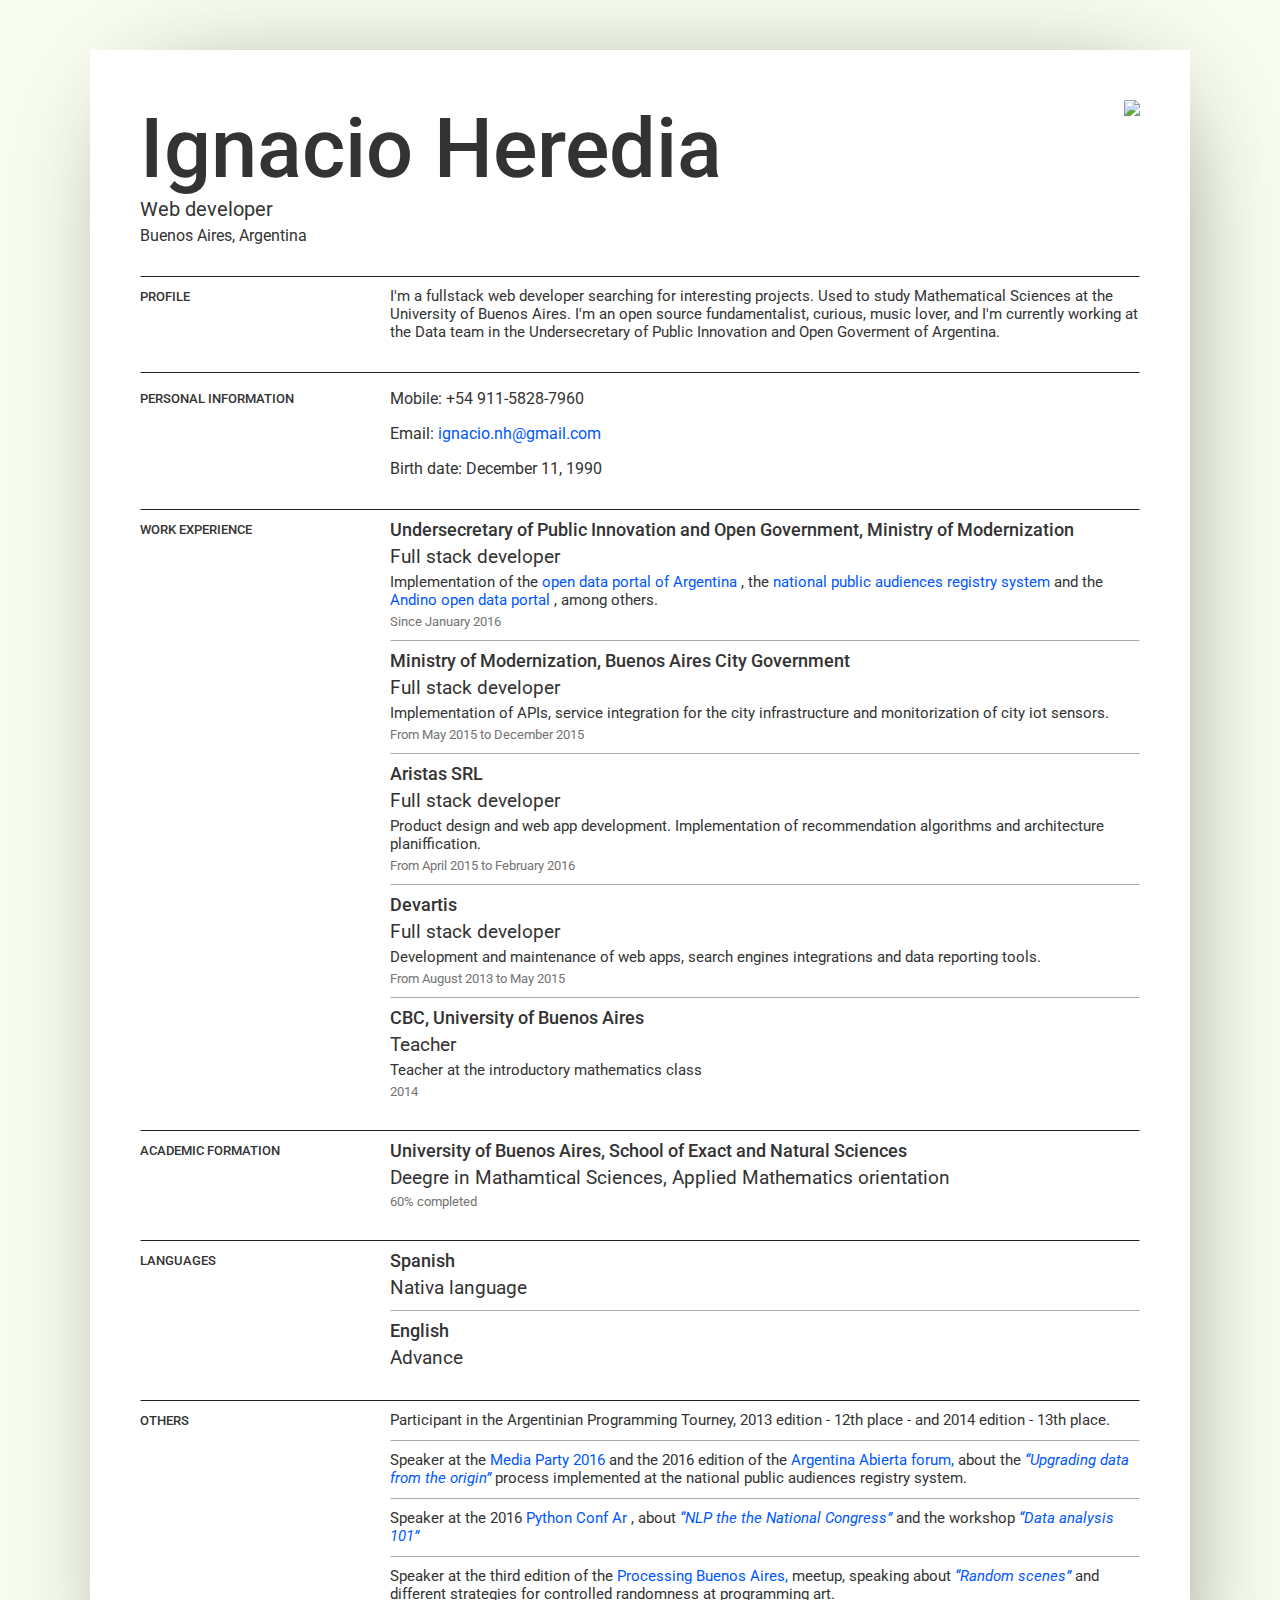
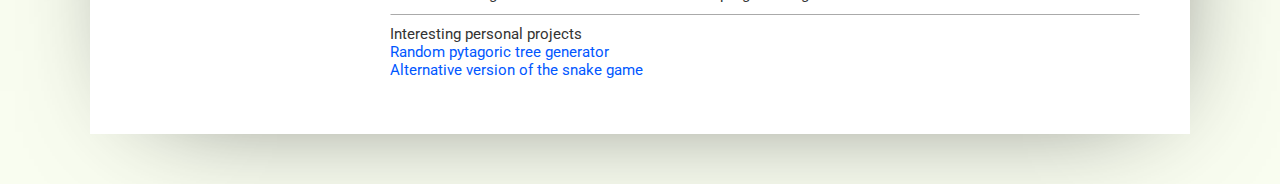
==== en.html @ edb9be73 "Primer version del cv en ingles" ====
<!DOCTYPE html>
<html>
  <head>
    <meta charset="UTF-8">
    <meta name="viewport" content="width=763, initial-scale=1">

    <title>Ignacio Heredia</title>

    <link href="https://fonts.googleapis.com/css?family=Roboto:400,400i,500" rel="stylesheet">
    <link rel="stylesheet" href="https://cdnjs.cloudflare.com/ajax/libs/normalize/7.0.0/normalize.min.css" integrity="sha256-HxaKz5E/eBbvhGMNwhWRPrAR9i/lG1JeT4mD6hCQ7s4=" crossorigin="anonymous" />

    <link href="style.css" rel="stylesheet">

  </head>
  <body class="desktop">
    <div class="container">
      <div class="box-shadow">
        <div class="main">
          <img src="https://avatars0.githubusercontent.com/u/4714590?v=4&s=460">
          <h1>Ignacio Heredia</h1>
          <p class="role">Web developer</p>
          <p class="location">Buenos Aires, Argentina</p>
        </div><hr>
        <div class="section profile">
          <h2>PROFILE</h2>
          <p class="section-item-description">
            I'm a fullstack web developer searching for interesting projects.
            Used to study Mathematical Sciences at the University of
            Buenos Aires.
            I'm an open source fundamentalist, curious, music lover, and
            I'm currently working at the Data team in the Undersecretary of
            Public Innovation and Open Goverment of Argentina.
          </p>
        </div><hr>
        <div class="section info">
          <h2>PERSONAL INFORMATION</h2>
          <p>
            Mobile: +54 911-5828-7960
          </p>
          <p>
            Email: <a href="mailto:ignacio.nh@gmail.com" target="_blank">ignacio.nh@gmail.com</a>
          </p>
          <p>
            Birth date: December 11, 1990
          </p>
        </div><hr>
        <div class="section work-exp">
          <h2>WORK EXPERIENCE</h2>

          <h3 class="section-item-title">
            Undersecretary of Public Innovation and Open Government,
            Ministry of Modernization
          </h3>
          <p class="section-item-subtitle">Full stack developer</p>
          <p class="section-item-description">
            Implementation of the
            <a href="http://datos.gob.ar/" target="_blank">
              open data portal of Argentina
            </a>
            , the
            <a href="https://audiencias.mininterior.gob.ar/" target="_blank">
              national public audiences registry system
            </a>
            and the
            <a href="https://github.com/datosgobar/portal-andino" target="_blank">
              Andino open data portal
            </a>
            , among others.
          </p>
          <p class="section-item-ref">Since January 2016</p>

          <hr class="section-hr">

          <h3 class="section-item-title">
            Ministry of Modernization, Buenos Aires City Government
          </h3>
          <p class="section-item-subtitle">Full stack developer</p>
          <p class="section-item-description">
            Implementation of APIs, service integration for the city
            infrastructure and monitorization of city iot sensors.
          </p>
          <p class="section-item-ref">From May 2015 to December 2015</p>

          <hr class="section-hr">

          <h3 class="section-item-title">
            Aristas SRL
          </h3>
          <p class="section-item-subtitle">Full stack developer</p>
          <p class="section-item-description">
            Product design and web app development. Implementation of recommendation
            algorithms and architecture planiffication.
          </p>
          <p class="section-item-ref">From April 2015 to February 2016</p>

          <hr class="section-hr">

          <h3 class="section-item-title">
            Devartis
          </h3>
          <p class="section-item-subtitle">Full stack developer</p>
          <p class="section-item-description">
            Development and maintenance of web apps, search engines integrations
            and data reporting tools.
          </p>
          <p class="section-item-ref">From August 2013 to May 2015</p>

          <hr class="section-hr">

          <h3 class="section-item-title">
            CBC, University of Buenos Aires
          </h3>
          <p class="section-item-subtitle">Teacher</p>
          <p class="section-item-description">
            Teacher at the introductory mathematics class
          </p>
          <p class="section-item-ref">2014</p>

        </div><hr>
        <div class="section education">
          <h2>ACADEMIC FORMATION</h2>

          <h3 class="section-item-title">
            University of Buenos Aires, School of Exact and Natural Sciences
          </h3>
          <p class="section-item-subtitle">
            Deegre in Mathamtical Sciences,
            Applied Mathematics orientation
          </p>
          <p class="section-item-ref">
            60% completed
          </p>
        </div><hr>
        <div class="section languages">
          <h2>LANGUAGES</h2>

          <h3 class="section-item-title">
            Spanish
          </h3>
          <p class="section-item-subtitle">
            Nativa language
          </p>

          <hr class="section-hr">

          <h3 class="section-item-title">
            English
          </h3>
          <p class="section-item-subtitle">
            Advance
          </p>
        </div><hr>
        <div class="section others">
          <h2>OTHERS</h2>

          <p class="section-item-description">
            Participant in the Argentinian Programming Tourney, 2013 edition -
            12th place - and 2014 edition - 13th place.
          </p>

          <hr class="section-hr">

          <p class="section-item-description">
            Speaker at the
            <a href="https://hackshackersbamediaparty2016.sched.com/event/058ddc4a35eb0d5c1e0bfe69de323447" target="_blank">
              Media Party 2016
            </a>
            and the 2016 edition of the
            <a href="https://www.argentina.gob.ar/foroargentinaabierta" target="_blank">
              Argentina Abierta forum,
            </a>
            about the
            <a class="quoted-link" href="https://datosgobar.github.io/mejorando-datos-en-origen/#/" target="_blank">
              “Upgrading data from the origin”
            </a>
            process implemented at the national public audiences registry system.
          </p>

          <hr class="section-hr">

          <p class="section-item-description">
            Speaker at the 2016
            <a href="http://ar.pycon.org/" target="_blank">
              Python Conf Ar
            </a>
            , about
            <a class="quoted-link" href="https://datosgobar.github.io/presentacion-nlp-congreso-nacion/#/" target="_blank">
              “NLP the the National Congress”
            </a>
            and the workshop
            <a class="quoted-link" href="https://github.com/datosgobar/taller-analisis-datos-101" target="_blank">
              “Data analysis 101”
            </a>
          </p>

          <hr class="section-hr">

          <p class="section-item-description">
            Speaker at the third edition of the
            <a href="https://www.meetup.com/es/processingBuenosAires/" target="_blank">
              Processing Buenos Aires,
            </a>
            meetup, speaking about
            <a class="quoted-link" href="https://github.com/iheredia/escenas-del-azar" target="_blank">
              “Random scenes”
            </a>
            and different strategies for controlled randomness at programming art.
          </p>

          <hr class="section-hr">

          <p class="section-item-description">
            Interesting personal projects
            <br>
            <a href="http://iheredia.github.io/trees/" target="_blank">
              Random pytagoric tree generator
            </a>
            <br>
            <a href="http://iheredia.github.io/snakes/" target="_blank">
              Alternative version of the snake game
            </a>
          </p>

        </div>
      </div>
    </div>
    <script>
      window.mobilecheck = function() {
        var check = false;
        (function(a){if(/(android|bb\d+|meego).+mobile|avantgo|bada\/|blackberry|blazer|compal|elaine|fennec|hiptop|iemobile|ip(hone|od)|iris|kindle|lge |maemo|midp|mmp|mobile.+firefox|netfront|opera m(ob|in)i|palm( os)?|phone|p(ixi|re)\/|plucker|pocket|psp|series(4|6)0|symbian|treo|up\.(browser|link)|vodafone|wap|windows ce|xda|xiino/i.test(a)||/1207|6310|6590|3gso|4thp|50[1-6]i|770s|802s|a wa|abac|ac(er|oo|s\-)|ai(ko|rn)|al(av|ca|co)|amoi|an(ex|ny|yw)|aptu|ar(ch|go)|as(te|us)|attw|au(di|\-m|r |s )|avan|be(ck|ll|nq)|bi(lb|rd)|bl(ac|az)|br(e|v)w|bumb|bw\-(n|u)|c55\/|capi|ccwa|cdm\-|cell|chtm|cldc|cmd\-|co(mp|nd)|craw|da(it|ll|ng)|dbte|dc\-s|devi|dica|dmob|do(c|p)o|ds(12|\-d)|el(49|ai)|em(l2|ul)|er(ic|k0)|esl8|ez([4-7]0|os|wa|ze)|fetc|fly(\-|_)|g1 u|g560|gene|gf\-5|g\-mo|go(\.w|od)|gr(ad|un)|haie|hcit|hd\-(m|p|t)|hei\-|hi(pt|ta)|hp( i|ip)|hs\-c|ht(c(\-| |_|a|g|p|s|t)|tp)|hu(aw|tc)|i\-(20|go|ma)|i230|iac( |\-|\/)|ibro|idea|ig01|ikom|im1k|inno|ipaq|iris|ja(t|v)a|jbro|jemu|jigs|kddi|keji|kgt( |\/)|klon|kpt |kwc\-|kyo(c|k)|le(no|xi)|lg( g|\/(k|l|u)|50|54|\-[a-w])|libw|lynx|m1\-w|m3ga|m50\/|ma(te|ui|xo)|mc(01|21|ca)|m\-cr|me(rc|ri)|mi(o8|oa|ts)|mmef|mo(01|02|bi|de|do|t(\-| |o|v)|zz)|mt(50|p1|v )|mwbp|mywa|n10[0-2]|n20[2-3]|n30(0|2)|n50(0|2|5)|n7(0(0|1)|10)|ne((c|m)\-|on|tf|wf|wg|wt)|nok(6|i)|nzph|o2im|op(ti|wv)|oran|owg1|p800|pan(a|d|t)|pdxg|pg(13|\-([1-8]|c))|phil|pire|pl(ay|uc)|pn\-2|po(ck|rt|se)|prox|psio|pt\-g|qa\-a|qc(07|12|21|32|60|\-[2-7]|i\-)|qtek|r380|r600|raks|rim9|ro(ve|zo)|s55\/|sa(ge|ma|mm|ms|ny|va)|sc(01|h\-|oo|p\-)|sdk\/|se(c(\-|0|1)|47|mc|nd|ri)|sgh\-|shar|sie(\-|m)|sk\-0|sl(45|id)|sm(al|ar|b3|it|t5)|so(ft|ny)|sp(01|h\-|v\-|v )|sy(01|mb)|t2(18|50)|t6(00|10|18)|ta(gt|lk)|tcl\-|tdg\-|tel(i|m)|tim\-|t\-mo|to(pl|sh)|ts(70|m\-|m3|m5)|tx\-9|up(\.b|g1|si)|utst|v400|v750|veri|vi(rg|te)|vk(40|5[0-3]|\-v)|vm40|voda|vulc|vx(52|53|60|61|70|80|81|83|85|98)|w3c(\-| )|webc|whit|wi(g |nc|nw)|wmlb|wonu|x700|yas\-|your|zeto|zte\-/i.test(a.substr(0,4))) check = true;})(navigator.userAgent||navigator.vendor||window.opera);
        return check;
      };
      if (window.mobilecheck()) {
        document.body.classList.remove('desktop')
      }
    </script>
  </body>
</html>
---- style.css ----
/* ######## GLOBALES ######## */

body {
  font-size: 30px;
  font-family: 'Roboto', sans-serif;
  color: #333333;
  background: #f9fdf0;
}

body.desktop {
  font-size: 16px;
}

a {
  text-decoration: none;
  color: #0057ff;
}

a.quoted-link {
  font-style: italic;
}

ul {
  margin: 0;
}

/* ######## CONTAINER ######## */

.container {
  max-width: 1200px;
  margin: 0 auto;
}

.desktop .container {
  margin: 50px auto;

}

.box-shadow {
  box-shadow: 10px 10px 114px -53px rgba(0,0,0,0.75);
  margin: 0;
  padding: 50px;
  background: white;
}

.desktop .box-shadow {
  margin: 0 50px;
}

/* ######## MAIN ######## */

.main {
  position: relative;
}

h1 {
  font-weight: 500;
  margin: 0;
}

.role {
  font-size: 125%;
  margin: 0;
}

.location {
  margin: 5px 0;
}

img {
  display: none;
}

@media (min-width:641px) {
  .desktop h1 {
    margin-right: 150px;
    font-size: 400%;
  }
  .desktop img {
    display: inline-block;
    position: absolute;
    height: 100%;
    right: 0px;
    top: 0px;
    border-radius: 2px;
  }
}

@media (min-width: 961px) {
  .desktop h1 {
    font-size: 520%;
  }
}

/* ######## SECTION GLOBALS ######## */



hr {
  margin: 50px 0 30px 0;
  border-color: transparent;
  border-bottom: solid 1px #222;
}

hr.section-hr,
.desktop hr.section-hr {
  margin: 10px 0;
  border-bottom: solid 1px #aaa;
}

h2 {
  font-size: 120%;
  font-weight: 500;
}

@media (min-width: 961px) {
  .desktop hr {
    margin: 30px 0 10px 0;
  }

  .desktop .section {
    position: relative;
    padding-left: 250px;
  }

  .desktop h2 {
    font-size: 80%;
    width: 220px;
    position: absolute;
    top: 0;
    left: 0;
    margin: 2px 0 0 0;
  }
}


.section-item-title {
  font-weight: 500;
  font-size: 110%;
  margin: 0 0 5px 0;
}

.section-item-subtitle {
  font-size: 120%;
  margin: 0 0 5px 0;
}

.section-item-description {
  font-size: 95%;
  margin: 0 0 5px 0;
}

.section-item-ref {
  margin: 0 0 5px 0;
  color: #737373;
  font-size: 80%;
}
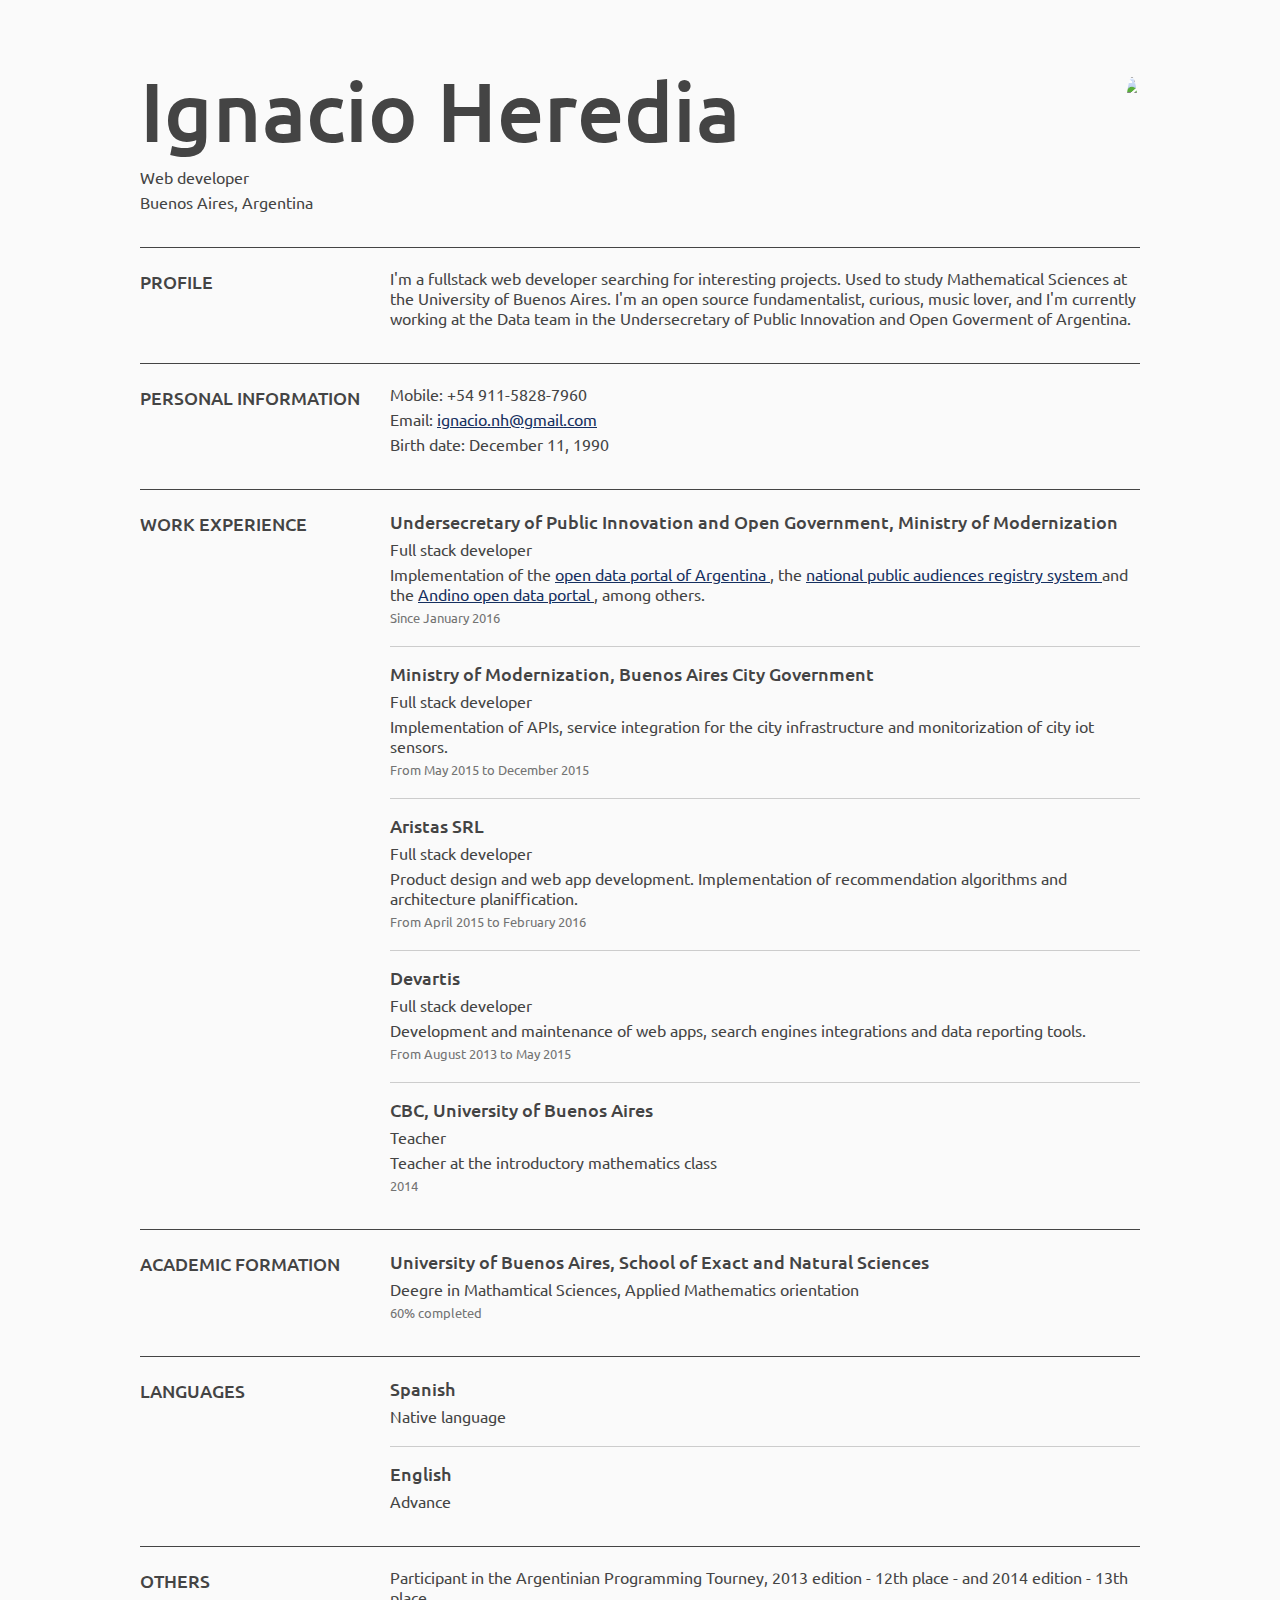
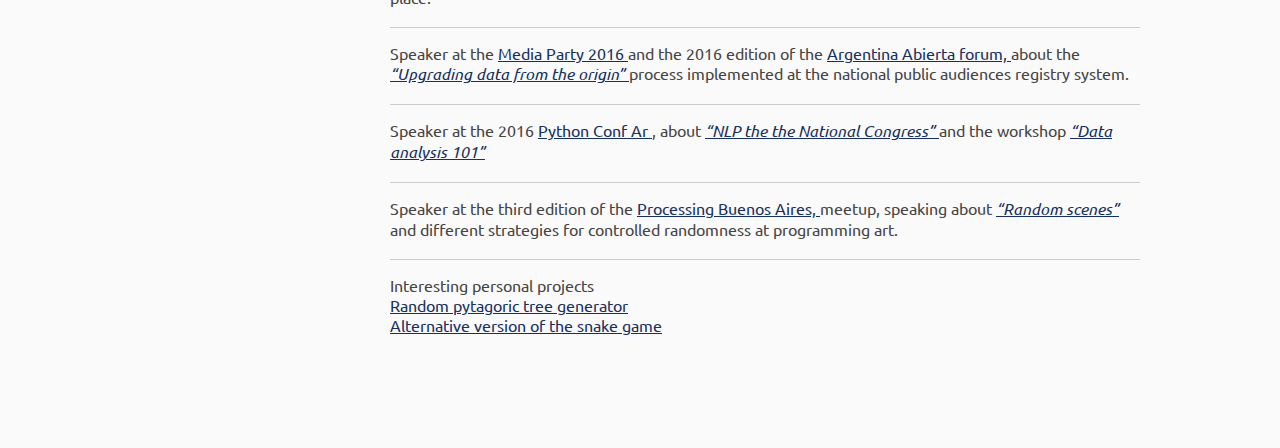
==== commit 66ca894a: "Actualizo version en ingles" ====
--- a/en.html
+++ b/en.html
@@ -7,223 +7,243 @@
     <title>Ignacio Heredia</title>
 
     <link href="https://fonts.googleapis.com/css?family=Roboto:400,400i,500" rel="stylesheet">
+    <link href="https://fonts.googleapis.com/css?family=Ubuntu" rel="stylesheet">
     <link rel="stylesheet" href="https://cdnjs.cloudflare.com/ajax/libs/normalize/7.0.0/normalize.min.css" integrity="sha256-HxaKz5E/eBbvhGMNwhWRPrAR9i/lG1JeT4mD6hCQ7s4=" crossorigin="anonymous" />
 
     <link href="style.css" rel="stylesheet">
 
+    <script>
+      (function(i,s,o,g,r,a,m){i['GoogleAnalyticsObject']=r;i[r]=i[r]||function(){
+      (i[r].q=i[r].q||[]).push(arguments)},i[r].l=1*new Date();a=s.createElement(o),
+      m=s.getElementsByTagName(o)[0];a.async=1;a.src=g;m.parentNode.insertBefore(a,m)
+      })(window,document,'script','https://www.google-analytics.com/analytics.js','ga');
+
+      ga('create', 'UA-103783679-1', 'auto');
+      ga('send', 'pageview');
+
+    </script>
   </head>
   <body class="desktop">
-    <div class="container">
-      <div class="box-shadow">
-        <div class="main">
-          <img src="https://avatars0.githubusercontent.com/u/4714590?v=4&s=460">
-          <h1>Ignacio Heredia</h1>
-          <p class="role">Web developer</p>
-          <p class="location">Buenos Aires, Argentina</p>
-        </div><hr>
-        <div class="section profile">
-          <h2>PROFILE</h2>
-          <p class="section-item-description">
-            I'm a fullstack web developer searching for interesting projects.
-            Used to study Mathematical Sciences at the University of
-            Buenos Aires.
-            I'm an open source fundamentalist, curious, music lover, and
-            I'm currently working at the Data team in the Undersecretary of
-            Public Innovation and Open Goverment of Argentina.
-          </p>
-        </div><hr>
-        <div class="section info">
-          <h2>PERSONAL INFORMATION</h2>
-          <p>
-            Mobile: +54 911-5828-7960
-          </p>
-          <p>
-            Email: <a href="mailto:ignacio.nh@gmail.com" target="_blank">ignacio.nh@gmail.com</a>
-          </p>
-          <p>
-            Birth date: December 11, 1990
-          </p>
-        </div><hr>
-        <div class="section work-exp">
-          <h2>WORK EXPERIENCE</h2>
-
-          <h3 class="section-item-title">
-            Undersecretary of Public Innovation and Open Government,
-            Ministry of Modernization
-          </h3>
-          <p class="section-item-subtitle">Full stack developer</p>
-          <p class="section-item-description">
-            Implementation of the
-            <a href="http://datos.gob.ar/" target="_blank">
-              open data portal of Argentina
-            </a>
-            , the
-            <a href="https://audiencias.mininterior.gob.ar/" target="_blank">
-              national public audiences registry system
-            </a>
-            and the
-            <a href="https://github.com/datosgobar/portal-andino" target="_blank">
-              Andino open data portal
-            </a>
-            , among others.
-          </p>
-          <p class="section-item-ref">Since January 2016</p>
-
-          <hr class="section-hr">
-
-          <h3 class="section-item-title">
-            Ministry of Modernization, Buenos Aires City Government
-          </h3>
-          <p class="section-item-subtitle">Full stack developer</p>
-          <p class="section-item-description">
-            Implementation of APIs, service integration for the city
-            infrastructure and monitorization of city iot sensors.
-          </p>
-          <p class="section-item-ref">From May 2015 to December 2015</p>
-
-          <hr class="section-hr">
-
-          <h3 class="section-item-title">
-            Aristas SRL
-          </h3>
-          <p class="section-item-subtitle">Full stack developer</p>
-          <p class="section-item-description">
-            Product design and web app development. Implementation of recommendation
-            algorithms and architecture planiffication.
-          </p>
-          <p class="section-item-ref">From April 2015 to February 2016</p>
-
-          <hr class="section-hr">
-
-          <h3 class="section-item-title">
-            Devartis
-          </h3>
-          <p class="section-item-subtitle">Full stack developer</p>
-          <p class="section-item-description">
-            Development and maintenance of web apps, search engines integrations
-            and data reporting tools.
-          </p>
-          <p class="section-item-ref">From August 2013 to May 2015</p>
-
-          <hr class="section-hr">
-
-          <h3 class="section-item-title">
-            CBC, University of Buenos Aires
-          </h3>
-          <p class="section-item-subtitle">Teacher</p>
-          <p class="section-item-description">
-            Teacher at the introductory mathematics class
-          </p>
-          <p class="section-item-ref">2014</p>
-
-        </div><hr>
-        <div class="section education">
-          <h2>ACADEMIC FORMATION</h2>
-
-          <h3 class="section-item-title">
-            University of Buenos Aires, School of Exact and Natural Sciences
-          </h3>
-          <p class="section-item-subtitle">
-            Deegre in Mathamtical Sciences,
-            Applied Mathematics orientation
-          </p>
-          <p class="section-item-ref">
-            60% completed
-          </p>
-        </div><hr>
-        <div class="section languages">
-          <h2>LANGUAGES</h2>
-
-          <h3 class="section-item-title">
-            Spanish
-          </h3>
-          <p class="section-item-subtitle">
-            Nativa language
-          </p>
-
-          <hr class="section-hr">
-
-          <h3 class="section-item-title">
-            English
-          </h3>
-          <p class="section-item-subtitle">
-            Advance
-          </p>
-        </div><hr>
-        <div class="section others">
-          <h2>OTHERS</h2>
-
-          <p class="section-item-description">
-            Participant in the Argentinian Programming Tourney, 2013 edition -
-            12th place - and 2014 edition - 13th place.
-          </p>
-
-          <hr class="section-hr">
-
-          <p class="section-item-description">
-            Speaker at the
-            <a href="https://hackshackersbamediaparty2016.sched.com/event/058ddc4a35eb0d5c1e0bfe69de323447" target="_blank">
-              Media Party 2016
-            </a>
-            and the 2016 edition of the
-            <a href="https://www.argentina.gob.ar/foroargentinaabierta" target="_blank">
-              Argentina Abierta forum,
-            </a>
-            about the
-            <a class="quoted-link" href="https://datosgobar.github.io/mejorando-datos-en-origen/#/" target="_blank">
-              “Upgrading data from the origin”
-            </a>
-            process implemented at the national public audiences registry system.
-          </p>
-
-          <hr class="section-hr">
-
-          <p class="section-item-description">
-            Speaker at the 2016
-            <a href="http://ar.pycon.org/" target="_blank">
-              Python Conf Ar
-            </a>
-            , about
-            <a class="quoted-link" href="https://datosgobar.github.io/presentacion-nlp-congreso-nacion/#/" target="_blank">
-              “NLP the the National Congress”
-            </a>
-            and the workshop
-            <a class="quoted-link" href="https://github.com/datosgobar/taller-analisis-datos-101" target="_blank">
-              “Data analysis 101”
-            </a>
-          </p>
-
-          <hr class="section-hr">
-
-          <p class="section-item-description">
-            Speaker at the third edition of the
-            <a href="https://www.meetup.com/es/processingBuenosAires/" target="_blank">
-              Processing Buenos Aires,
-            </a>
-            meetup, speaking about
-            <a class="quoted-link" href="https://github.com/iheredia/escenas-del-azar" target="_blank">
-              “Random scenes”
-            </a>
-            and different strategies for controlled randomness at programming art.
-          </p>
-
-          <hr class="section-hr">
-
-          <p class="section-item-description">
-            Interesting personal projects
-            <br>
-            <a href="http://iheredia.github.io/trees/" target="_blank">
-              Random pytagoric tree generator
-            </a>
-            <br>
-            <a href="http://iheredia.github.io/snakes/" target="_blank">
-              Alternative version of the snake game
-            </a>
-          </p>
-
-        </div>
-      </div>
-    </div>
+    <article class="container">
+      <section class="main">
+        <img src="https://avatars0.githubusercontent.com/u/4714590?v=4&s=460">
+        <h1>Ignacio Heredia</h1>
+        <p>Web developer</p>
+        <p>Buenos Aires, Argentina</p>
+      </section>
+      <section class="profile">
+        <h2>PROFILE</h2>
+        <p>
+          I'm a fullstack web developer searching for interesting projects.
+          Used to study Mathematical Sciences at the University of
+          Buenos Aires.
+          I'm an open source fundamentalist, curious, music lover, and
+          I'm currently working at the Data team in the Undersecretary of
+          Public Innovation and Open Goverment of Argentina.
+        </p>
+      </section>
+      <section class="info">
+        <h2>PERSONAL INFORMATION</h2>
+        <p>
+          Mobile: +54 911-5828-7960
+        </p>
+        <p>
+          Email: <a href="mailto:ignacio.nh@gmail.com" target="_blank">ignacio.nh@gmail.com</a>
+        </p>
+        <p>
+          Birth date: December 11, 1990
+        </p>
+      </section>
+      <section class="work-exp">
+        <h2>WORK EXPERIENCE</h2>
+
+        <ol>
+          <li>
+            <h3>
+              Undersecretary of Public Innovation and Open Government,
+              Ministry of Modernization
+            </h3>
+            <p>Full stack developer</p>
+            <p>
+              Implementation of the
+              <a href="http://datos.gob.ar/" target="_blank">
+                open data portal of Argentina
+              </a>
+              , the
+              <a href="https://audiencias.mininterior.gob.ar/" target="_blank">
+                national public audiences registry system
+              </a>
+              and the
+              <a href="https://github.com/datosgobar/portal-andino" target="_blank">
+                Andino open data portal
+              </a>
+              , among others.
+            </p>
+            <p class="item-ref">Since January 2016</p>
+          </li>
+
+          <li>
+            <h3>
+              Ministry of Modernization, Buenos Aires City Government
+            </h3>
+            <p>Full stack developer</p>
+            <p>
+              Implementation of APIs, service integration for the city
+              infrastructure and monitorization of city iot sensors.
+            </p>
+            <p class="item-ref">From May 2015 to December 2015</p>
+          </li>
+
+          <li>
+            <h3>
+              Aristas SRL
+            </h3>
+            <p>Full stack developer</p>
+            <p>
+              Product design and web app development. Implementation of recommendation
+              algorithms and architecture planiffication.
+            </p>
+            <p class="item-ref">From April 2015 to February 2016</p>
+          </li>
+
+          <li>
+            <h3>
+              Devartis
+            </h3>
+            <p>Full stack developer</p>
+            <p>
+              Development and maintenance of web apps, search engines integrations
+              and data reporting tools.
+            </p>
+            <p class="item-ref">From August 2013 to May 2015</p>
+          </li>
+
+          <li>
+            <h3>
+              CBC, University of Buenos Aires
+            </h3>
+            <p>Teacher</p>
+            <p>
+              Teacher at the introductory mathematics class
+            </p>
+            <p class="item-ref">2014</p>
+          </li>
+        </ol>
+
+      </section>
+      <section class="education">
+        <h2>ACADEMIC FORMATION</h2>
+
+        <h3>
+          University of Buenos Aires, School of Exact and Natural Sciences
+        </h3>
+        <p>
+          Deegre in Mathamtical Sciences,
+          Applied Mathematics orientation
+        </p>
+        <p class="item-ref">
+          60% completed
+        </p>
+      </section>
+      <section class="languages">
+        <h2>LANGUAGES</h2>
+
+        <ol>
+          <li>
+            <h3>
+              Spanish
+            </h3>
+            <p>
+              Native language
+            </p>
+          </li>
+          <li>
+            <h3>
+              English
+            </h3>
+            <p>
+              Advance
+            </p>
+          </li>
+        </ol>
+
+      </section>
+      <section class="others">
+        <h2>OTHERS</h2>
+
+        <ol>
+          <li>
+            <p>
+              Participant in the Argentinian Programming Tourney, 2013 edition -
+              12th place - and 2014 edition - 13th place.
+            </p>
+          </li>
+
+          <li>
+            <p>
+              Speaker at the
+              <a href="https://hackshackersbamediaparty2016.sched.com/event/058ddc4a35eb0d5c1e0bfe69de323447" target="_blank">
+                Media Party 2016
+              </a>
+              and the 2016 edition of the
+              <a href="https://www.argentina.gob.ar/foroargentinaabierta" target="_blank">
+                Argentina Abierta forum,
+              </a>
+              about the
+              <a class="quoted-link" href="https://datosgobar.github.io/mejorando-datos-en-origen/#/" target="_blank">
+                “Upgrading data from the origin”
+              </a>
+              process implemented at the national public audiences registry system.
+            </p>
+          </li>
+
+          <li>
+            <p>
+              Speaker at the 2016
+              <a href="http://ar.pycon.org/" target="_blank">
+                Python Conf Ar
+              </a>
+              , about
+              <a class="quoted-link" href="https://datosgobar.github.io/presentacion-nlp-congreso-nacion/#/" target="_blank">
+                “NLP the the National Congress”
+              </a>
+              and the workshop
+              <a class="quoted-link" href="https://github.com/datosgobar/taller-analisis-datos-101" target="_blank">
+                “Data analysis 101”
+              </a>
+            </p>
+          </li>
+
+          <li>
+            <p>
+              Speaker at the third edition of the
+              <a href="https://www.meetup.com/es/processingBuenosAires/" target="_blank">
+                Processing Buenos Aires,
+              </a>
+              meetup, speaking about
+              <a class="quoted-link" href="https://github.com/iheredia/escenas-del-azar" target="_blank">
+                “Random scenes”
+              </a>
+              and different strategies for controlled randomness at programming art.
+            </p>
+          </li>
+
+          <li>
+            <p>
+              Interesting personal projects
+              <br>
+              <a href="http://iheredia.github.io/trees/" target="_blank">
+                Random pytagoric tree generator
+              </a>
+              <br>
+              <a href="http://iheredia.github.io/snakes/" target="_blank">
+                Alternative version of the snake game
+              </a>
+            </p>
+          </li>
+        </ol>
+      </section>
+    </article>
     <script>
       window.mobilecheck = function() {
         var check = false;
--- a/style.css
+++ b/style.css
@@ -1,157 +1,102 @@
-/* ######## GLOBALES ######## */
-
 body {
   font-size: 30px;
-  font-family: 'Roboto', sans-serif;
-  color: #333333;
-  background: #f9fdf0;
-}
-
-body.desktop {
-  font-size: 16px;
-}
+  font-family: 'Ubuntu', 'Roboto', sans-serif;
+  color: #444;
+  background: #fafafa; }
+  body.desktop {
+    font-size: 16px; }
 
 a {
-  text-decoration: none;
-  color: #0057ff;
-}
+  text-decoration: underline;
+  color: #2959b3; }
+  .desktop a {
+    color: #163060; }
+    .desktop a:hover {
+      color: #2959b3; }
+  a.quoted-link {
+    font-style: italic; }
 
-a.quoted-link {
-  font-style: italic;
-}
-
-ul {
-  margin: 0;
-}
-
-/* ######## CONTAINER ######## */
-
-.container {
-  max-width: 1200px;
+article {
+  max-width: 1100px;
   margin: 0 auto;
-}
-
-.desktop .container {
-  margin: 50px auto;
-
-}
-
-.box-shadow {
-  box-shadow: 10px 10px 114px -53px rgba(0,0,0,0.75);
-  margin: 0;
-  padding: 50px;
-  background: white;
-}
-
-.desktop .box-shadow {
-  margin: 0 50px;
-}
-
-/* ######## MAIN ######## */
-
-.main {
-  position: relative;
-}
+  padding: 50px 0; }
 
 h1 {
   font-weight: 500;
   margin: 0;
-}
+  font-size: 300%; }
+  @media (min-width: 700px) {
+    .desktop h1 {
+      font-size: 380%;
+      margin-right: 150px; } }
+  @media (min-width: 961px) {
+    .desktop h1 {
+      font-size: 520%; } }
 
-.role {
-  font-size: 125%;
-  margin: 0;
-}
+h2 {
+  font-size: 130%;
+  font-weight: 500; }
+  @media (min-width: 961px) {
+    .desktop h2 {
+      font-size: 110%;
+      width: 220px;
+      position: absolute;
+      top: 0;
+      left: 0;
+      margin: 2px 0 0 0; } }
 
-.location {
-  margin: 5px 0;
-}
+h3 {
+  font-weight: 500;
+  font-size: 115%;
+  margin: 0 0 5px 0; }
+
+p {
+  margin: 5px 0; }
+  p.item-ref {
+    color: #737373;
+    font-size: 80%; }
 
 img {
-  display: none;
-}
+  display: none; }
+  @media (min-width: 700px) {
+    .desktop img {
+      display: inline-block;
+      position: absolute;
+      height: 80%;
+      right: 50px;
+      top: 10%;
+      border-radius: 50%; } }
+  @media (min-width: 961px) {
+    .desktop img {
+      right: 0; } }
 
-@media (min-width:641px) {
-  .desktop h1 {
-    margin-right: 150px;
-    font-size: 400%;
-  }
-  .desktop img {
-    display: inline-block;
-    position: absolute;
-    height: 100%;
-    right: 0px;
-    top: 0px;
-    border-radius: 2px;
-  }
-}
+section {
+  position: relative;
+  padding: 0 50px 30px 50px;
+  border-bottom: solid 1px #444;
+  margin: 0 0 20px 0; }
+  section:last-child {
+    border-bottom: 0; }
+  @media (min-width: 961px) {
+    section {
+      padding: 0 0 30px 0;
+      margin: 0 50px 20px 50px; }
+      .desktop section {
+        padding-left: 250px; }
+      .desktop section.main {
+        padding-left: 0; } }
 
-@media (min-width: 961px) {
-  .desktop h1 {
-    font-size: 520%;
-  }
-}
+ol {
+  list-style-type: none;
+  margin: 0;
+  padding: 0; }
+  ol li {
+    padding-bottom: 15px;
+    border-bottom: solid 1px #ccc;
+    margin-bottom: 15px; }
+    ol li:last-child {
+      padding-bottom: 0;
+      border-bottom: none;
+      margin-bottom: 0; }
 
-/* ######## SECTION GLOBALS ######## */
-
-
-
-hr {
-  margin: 50px 0 30px 0;
-  border-color: transparent;
-  border-bottom: solid 1px #222;
-}
-
-hr.section-hr,
-.desktop hr.section-hr {
-  margin: 10px 0;
-  border-bottom: solid 1px #aaa;
-}
-
-h2 {
-  font-size: 120%;
-  font-weight: 500;
-}
-
-@media (min-width: 961px) {
-  .desktop hr {
-    margin: 30px 0 10px 0;
-  }
-
-  .desktop .section {
-    position: relative;
-    padding-left: 250px;
-  }
-
-  .desktop h2 {
-    font-size: 80%;
-    width: 220px;
-    position: absolute;
-    top: 0;
-    left: 0;
-    margin: 2px 0 0 0;
-  }
-}
-
-
-.section-item-title {
-  font-weight: 500;
-  font-size: 110%;
-  margin: 0 0 5px 0;
-}
-
-.section-item-subtitle {
-  font-size: 120%;
-  margin: 0 0 5px 0;
-}
-
-.section-item-description {
-  font-size: 95%;
-  margin: 0 0 5px 0;
-}
-
-.section-item-ref {
-  margin: 0 0 5px 0;
-  color: #737373;
-  font-size: 80%;
-}
+/*# sourceMappingURL=style.css.map */
